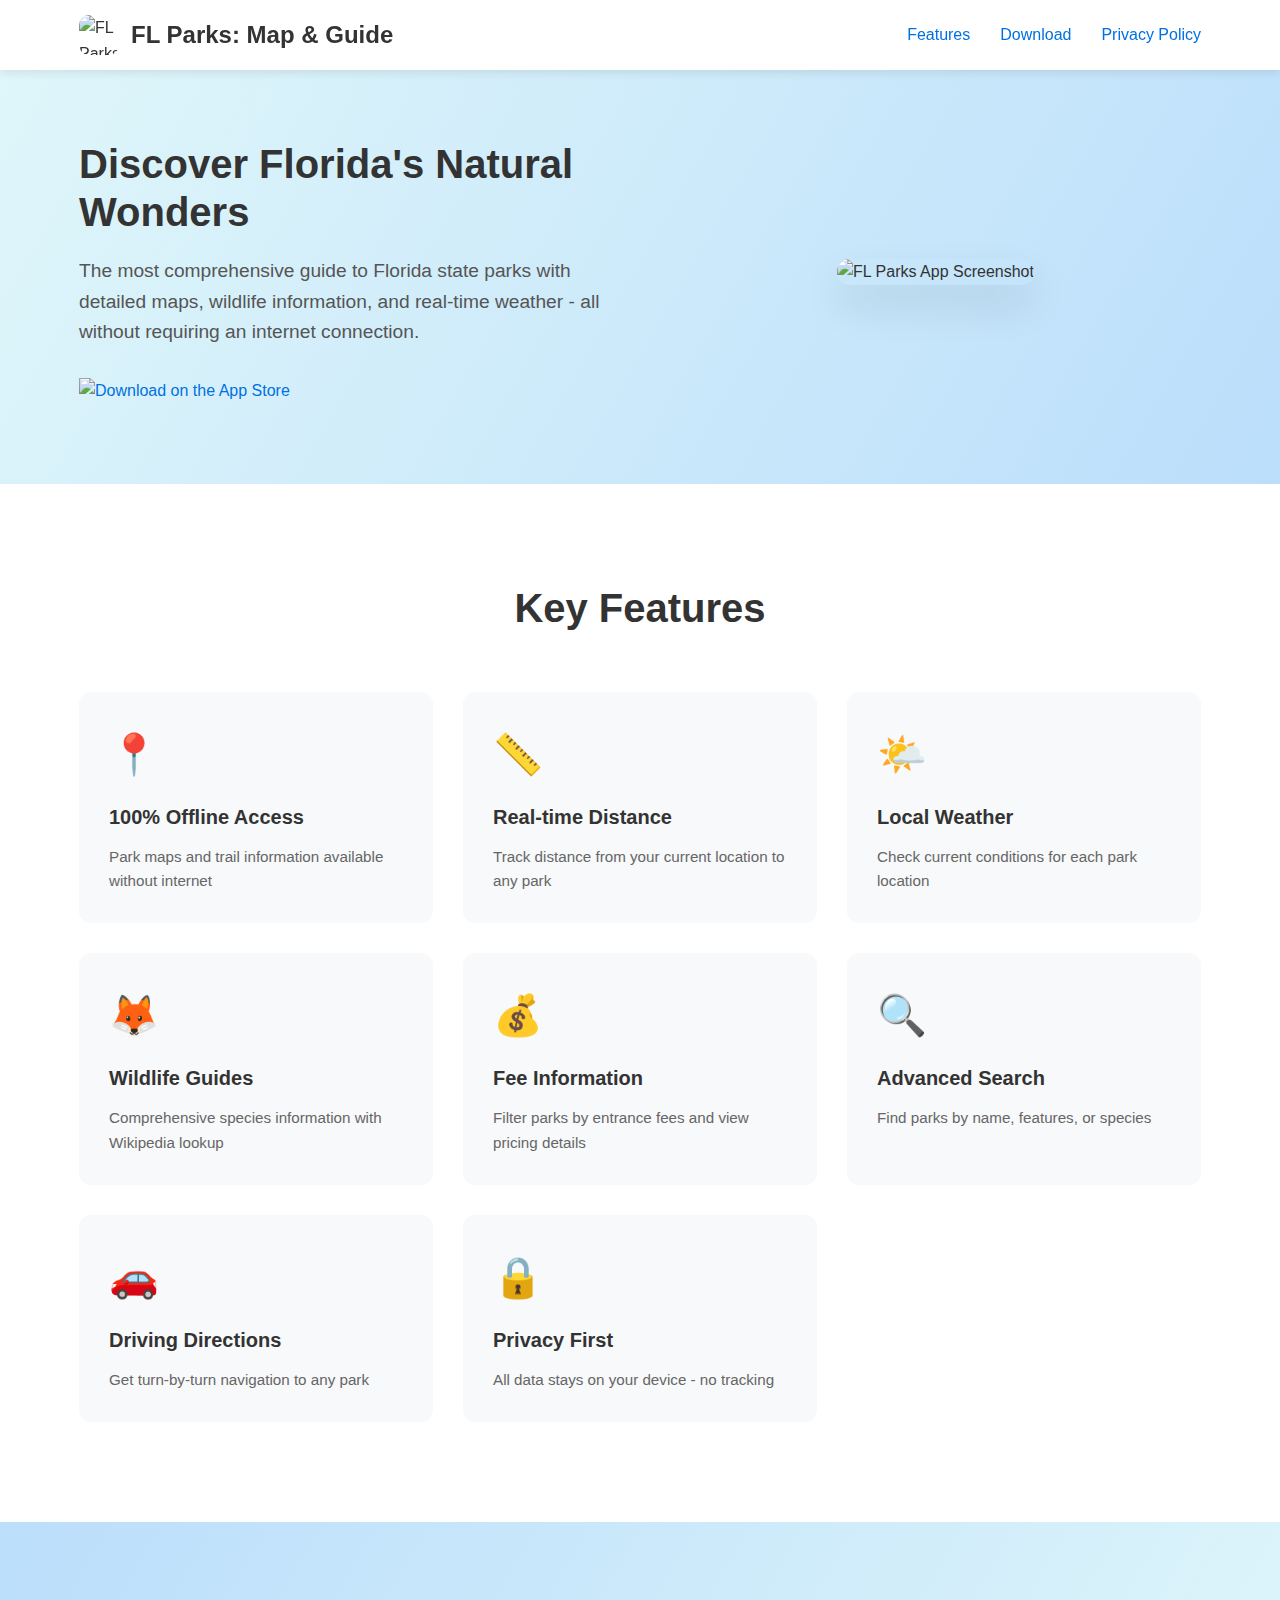
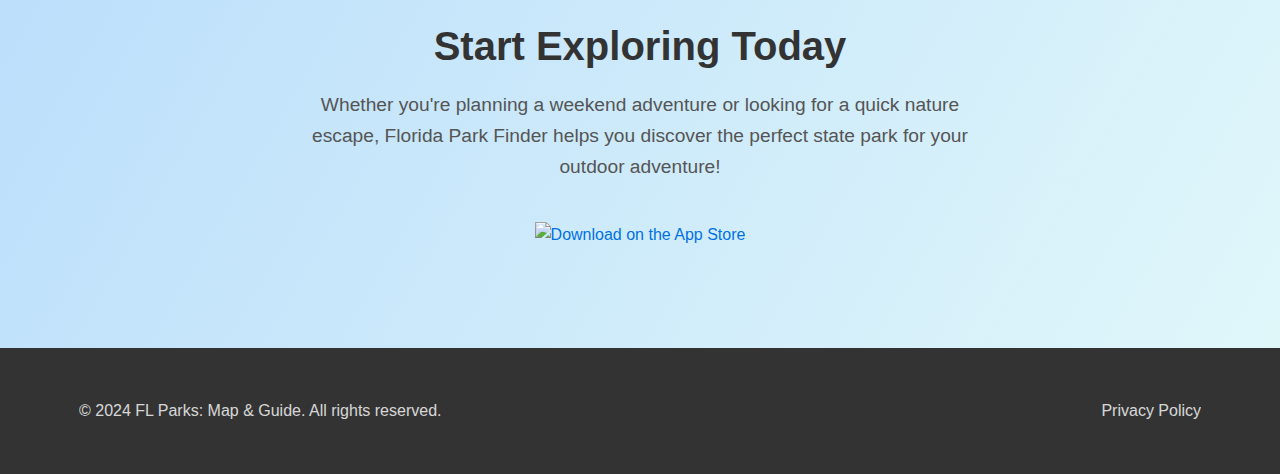
==== index.html @ 598c3171 "v1.0" ====
<!DOCTYPE html>
<html lang="en">
<head>
    <meta charset="UTF-8">
    <meta name="viewport" content="width=device-width, initial-scale=1.0">
    <title>FL Parks: Map & Guide - Florida State Parks Explorer</title>
    
    <!-- SEO Meta Tags -->
    <meta name="description" content="Discover Florida's natural wonders with the most comprehensive offline state park guide available! Explore nearly 200 Florida state parks with detailed maps, wildlife guides, and real-time weather.">
    <meta name="keywords" content="state,park,florida,trail,hiking,wildlife,nature,outdoor,camping,beach,conservation,map,adventure">
    
    <!-- Favicon -->
    <link rel="icon" href="images/favicon.png" type="image/png">
    
    <!-- Styles -->
    <link rel="stylesheet" href="styles.css">
    
    <!-- Open Graph Tags for Social Sharing -->
    <meta property="og:title" content="FL Parks: Map & Guide">
    <meta property="og:description" content="Explore Florida's state parks with comprehensive trail maps, wildlife guides, and detailed park information.">
    <meta property="og:image" content="images/app-preview.png">
    <meta property="og:url" content="https://ben637482548.github.io/">
    <meta property="og:type" content="website">
</head>
<body>
    <header>
        <div class="container">
            <div class="app-branding">
                <img src="images/app-icon.png" alt="FL Parks App Icon" class="app-icon">
                <h1>FL Parks: Map & Guide</h1>
            </div>
            <nav>
                <ul>
                    <li><a href="#features">Features</a></li>
                    <li><a href="#download">Download</a></li>
                    <li><a href="https://ben637482548.github.io/floridaparkfinder-privacy/" target="_blank">Privacy Policy</a></li>
                </ul>
            </nav>
        </div>
    </header>

    <section class="hero">
        <div class="container">
            <div class="hero-content">
                <h2>Discover Florida's Natural Wonders</h2>
                <p>The most comprehensive guide to Florida state parks with detailed maps, wildlife information, and real-time weather - all without requiring an internet connection.</p>
                <a href="https://apps.apple.com/us/app/fl-parks-map-guide/id6741333493" class="app-store-button">
                    <img src="images/download-on-app-store.svg" alt="Download on the App Store">
                </a>
            </div>
            <div class="hero-image">
                <img src="images/app-screenshot.png" alt="FL Parks App Screenshot">
            </div>
        </div>
    </section>

    <section id="features" class="features">
        <div class="container">
            <h2>Key Features</h2>
            <div class="features-grid">
                <div class="feature-card">
                    <div class="feature-icon">📍</div>
                    <h3>100% Offline Access</h3>
                    <p>Park maps and trail information available without internet</p>
                </div>
                <div class="feature-card">
                    <div class="feature-icon">📏</div>
                    <h3>Real-time Distance</h3>
                    <p>Track distance from your current location to any park</p>
                </div>
                <div class="feature-card">
                    <div class="feature-icon">🌤️</div>
                    <h3>Local Weather</h3>
                    <p>Check current conditions for each park location</p>
                </div>
                <div class="feature-card">
                    <div class="feature-icon">🦊</div>
                    <h3>Wildlife Guides</h3>
                    <p>Comprehensive species information with Wikipedia lookup</p>
                </div>
                <div class="feature-card">
                    <div class="feature-icon">💰</div>
                    <h3>Fee Information</h3>
                    <p>Filter parks by entrance fees and view pricing details</p>
                </div>
                <div class="feature-card">
                    <div class="feature-icon">🔍</div>
                    <h3>Advanced Search</h3>
                    <p>Find parks by name, features, or species</p>
                </div>
                <div class="feature-card">
                    <div class="feature-icon">🚗</div>
                    <h3>Driving Directions</h3>
                    <p>Get turn-by-turn navigation to any park</p>
                </div>
                <div class="feature-card">
                    <div class="feature-icon">🔒</div>
                    <h3>Privacy First</h3>
                    <p>All data stays on your device - no tracking</p>
                </div>
            </div>
        </div>
    </section>

    <section id="download" class="download">
        <div class="container">
            <h2>Start Exploring Today</h2>
            <p>Whether you're planning a weekend adventure or looking for a quick nature escape, Florida Park Finder helps you discover the perfect state park for your outdoor adventure!</p>
            <a href="https://apps.apple.com/us/app/fl-parks-map-guide/id6741333493" class="app-store-button large">
                <img src="images/download-on-app-store.svg" alt="Download on the App Store">
            </a>
        </div>
    </section>

    <footer>
        <div class="container">
            <p>&copy; 2024 FL Parks: Map & Guide. All rights reserved.</p>
            <ul class="footer-links">
                <li><a href="https://ben637482548.github.io/floridaparkfinder-privacy/" target="_blank">Privacy Policy</a></li>
            </ul>
        </div>
    </footer>
</body>
</html>
---- styles.css ----
/* Base Styles & Reset */
* {
    margin: 0;
    padding: 0;
    box-sizing: border-box;
}

body {
    font-family: -apple-system, BlinkMacSystemFont, 'Segoe UI', Roboto, Oxygen, Ubuntu, Cantarell, sans-serif;
    line-height: 1.6;
    color: #333;
    background-color: #f8f9fa;
}

.container {
    width: 90%;
    max-width: 1200px;
    margin: 0 auto;
    padding: 0 15px;
}

ul {
    list-style: none;
}

a {
    text-decoration: none;
    color: #0071e3;
}

img {
    max-width: 100%;
}

/* Header */
header {
    background-color: #fff;
    box-shadow: 0 2px 10px rgba(0, 0, 0, 0.1);
    position: fixed;
    width: 100%;
    top: 0;
    z-index: 1000;
    padding: 15px 0;
}

header .container {
    display: flex;
    justify-content: space-between;
    align-items: center;
}

.app-branding {
    display: flex;
    align-items: center;
}

.app-icon {
    width: 40px;
    height: 40px;
    border-radius: 10px;
    margin-right: 12px;
}

h1 {
    font-size: 1.5rem;
    font-weight: 600;
}

nav ul {
    display: flex;
    gap: 30px;
}

/* Hero Section */
.hero {
    padding: 140px 0 80px;
    background: linear-gradient(120deg, #e0f7fa 0%, #bbdefb 100%);
}

.hero .container {
    display: flex;
    align-items: center;
    gap: 60px;
}

.hero-content {
    flex: 1;
}

.hero-image {
    flex: 1;
    display: flex;
    justify-content: center;
}

.hero-image img {
    max-height: 600px;
    border-radius: 20px;
    box-shadow: 0 20px 40px rgba(0, 0, 0, 0.1);
}

h2 {
    font-size: 2.5rem;
    margin-bottom: 20px;
    line-height: 1.2;
}

.hero p {
    font-size: 1.2rem;
    color: #555;
    margin-bottom: 30px;
}

.app-store-button {
    display: inline-block;
    transition: transform 0.3s ease;
}

.app-store-button:hover {
    transform: translateY(-3px);
}

.app-store-button img {
    height: 50px;
}

.app-store-button.large img {
    height: 60px;
}

/* Features Section */
.features {
    padding: 100px 0;
    background-color: #fff;
}

.features h2 {
    text-align: center;
    margin-bottom: 60px;
}

.features-grid {
    display: grid;
    grid-template-columns: repeat(auto-fill, minmax(270px, 1fr));
    gap: 30px;
}

.feature-card {
    background-color: #f8f9fa;
    border-radius: 12px;
    padding: 30px;
    transition: transform 0.3s ease, box-shadow 0.3s ease;
}

.feature-card:hover {
    transform: translateY(-5px);
    box-shadow: 0 10px 25px rgba(0, 0, 0, 0.08);
}

.feature-icon {
    font-size: 2.5rem;
    margin-bottom: 15px;
}

.feature-card h3 {
    font-size: 1.25rem;
    margin-bottom: 12px;
}

.feature-card p {
    color: #666;
    font-size: 0.95rem;
}

/* Download Section */
.download {
    padding: 100px 0;
    background: linear-gradient(120deg, #bbdefb 0%, #e0f7fa 100%);
    text-align: center;
}

.download h2 {
    margin-bottom: 20px;
}

.download p {
    max-width: 700px;
    margin: 0 auto 40px;
    font-size: 1.2rem;
    color: #555;
}

/* Footer */
footer {
    background-color: #333;
    color: #fff;
    padding: 50px 0;
}

footer .container {
    display: flex;
    justify-content: space-between;
    align-items: center;
}

footer p {
    opacity: 0.8;
}

.footer-links {
    display: flex;
    gap: 20px;
}

.footer-links a {
    color: #fff;
    opacity: 0.8;
    transition: opacity 0.3s ease;
}

.footer-links a:hover {
    opacity: 1;
}

/* Responsive Design */
@media (max-width: 900px) {
    .hero .container {
        flex-direction: column;
        text-align: center;
    }
    
    .hero-image img {
        max-height: 400px;
    }
    
    h2 {
        font-size: 2rem;
    }
}

@media (max-width: 600px) {
    header {
        padding: 10px 0;
    }
    
    nav ul {
        gap: 15px;
    }
    
    .hero {
        padding: 120px 0 60px;
    }
    
    h1 {
        font-size: 1.2rem;
    }
    
    h2 {
        font-size: 1.8rem;
    }
    
    .features {
        padding: 60px 0;
    }
    
    .features-grid {
        grid-template-columns: 1fr;
    }
    
    footer .container {
        flex-direction: column;
        gap: 20px;
        text-align: center;
    }
}
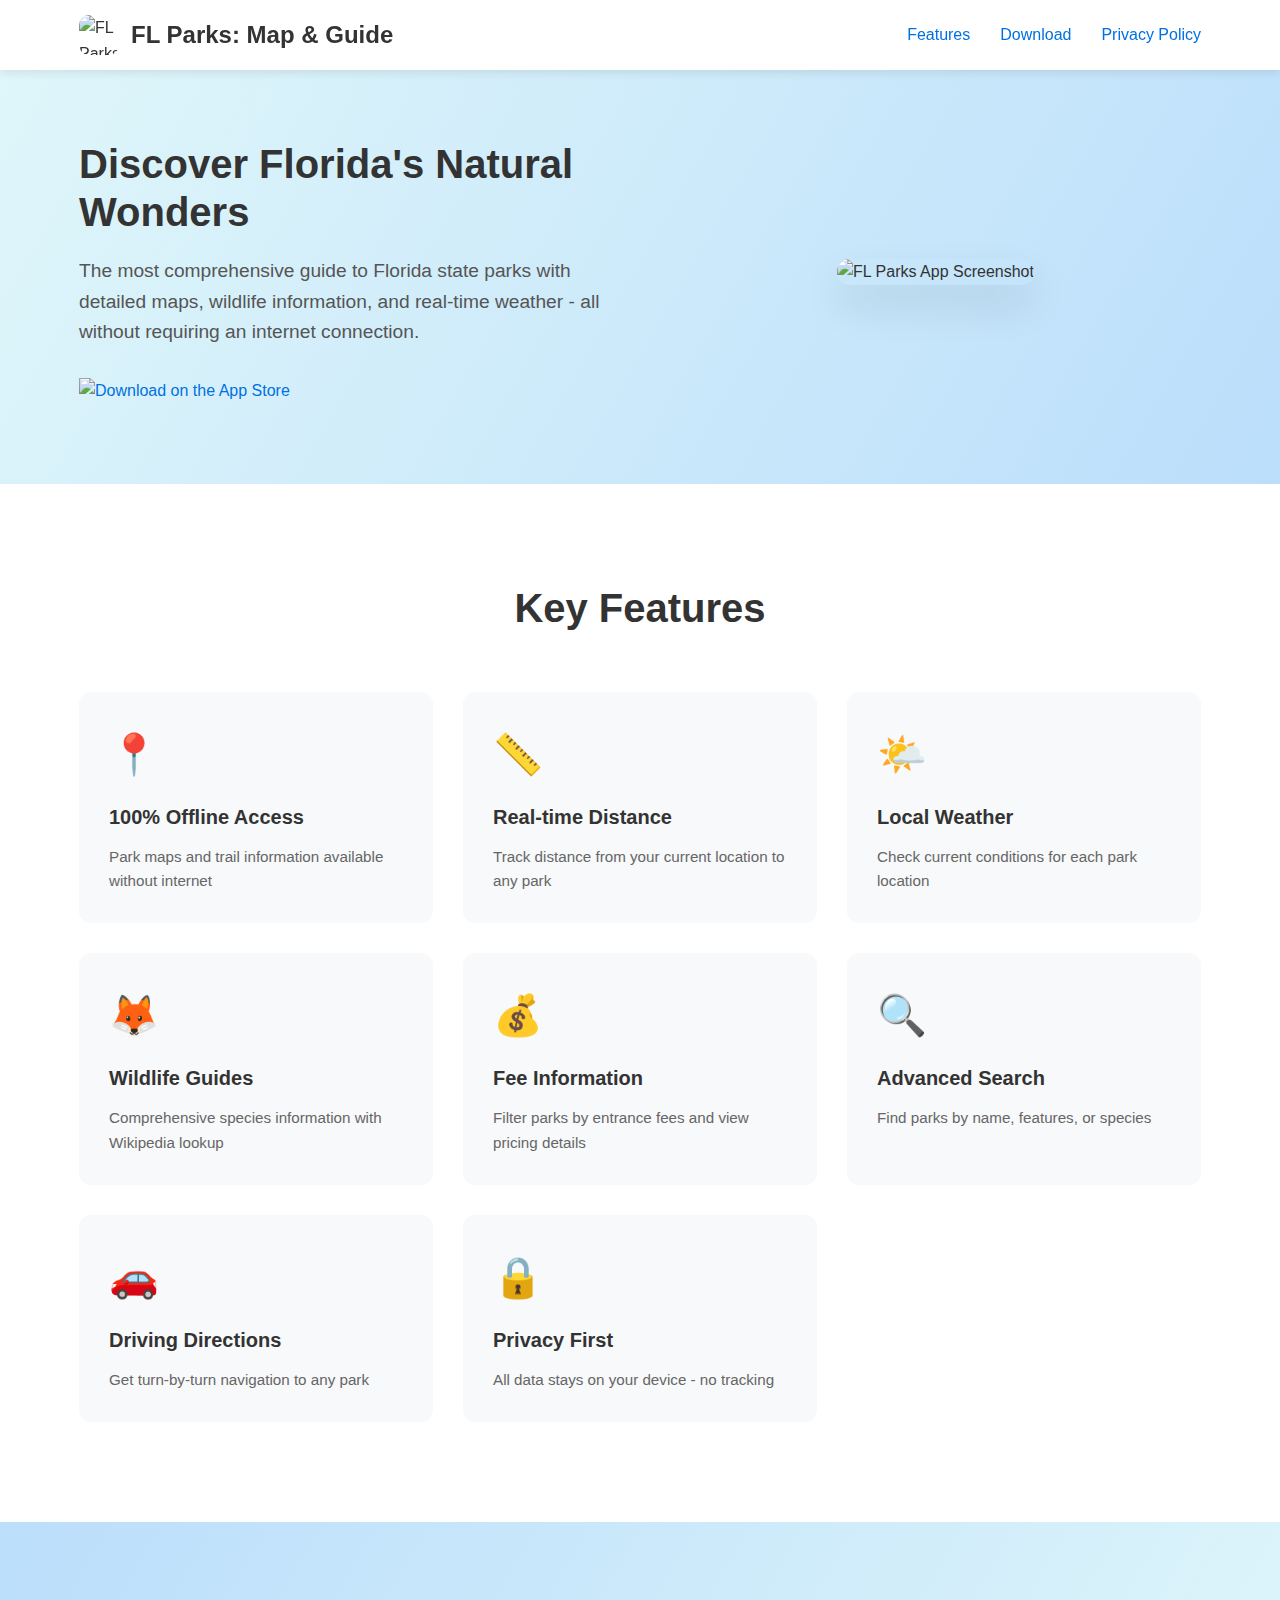
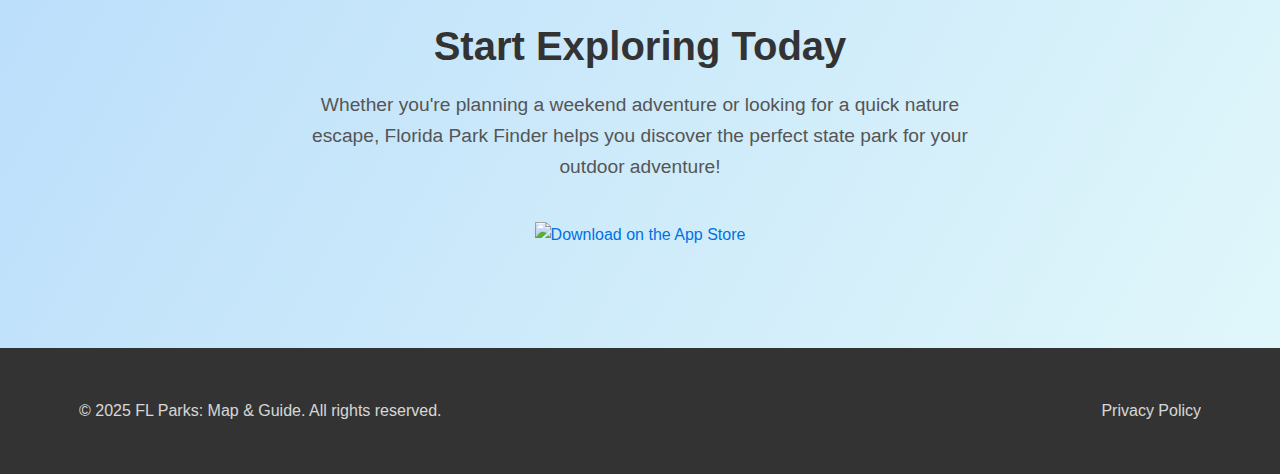
==== commit b7149343: "v1.01" ====
--- a/index.html
+++ b/index.html
@@ -10,7 +10,7 @@
     <meta name="keywords" content="state,park,florida,trail,hiking,wildlife,nature,outdoor,camping,beach,conservation,map,adventure">
     
     <!-- Favicon -->
-    <link rel="icon" href="images/favicon.png" type="image/png">
+    <link rel="icon" href="favicon.png" type="image/png">
     
     <!-- Styles -->
     <link rel="stylesheet" href="styles.css">
@@ -18,7 +18,7 @@
     <!-- Open Graph Tags for Social Sharing -->
     <meta property="og:title" content="FL Parks: Map & Guide">
     <meta property="og:description" content="Explore Florida's state parks with comprehensive trail maps, wildlife guides, and detailed park information.">
-    <meta property="og:image" content="images/app-preview.png">
+    <meta property="og:image" content="app-preview.png">
     <meta property="og:url" content="https://ben637482548.github.io/">
     <meta property="og:type" content="website">
 </head>
@@ -26,7 +26,7 @@
     <header>
         <div class="container">
             <div class="app-branding">
-                <img src="images/app-icon.png" alt="FL Parks App Icon" class="app-icon">
+                <img src="app-icon.png" alt="FL Parks App Icon" class="app-icon">
                 <h1>FL Parks: Map & Guide</h1>
             </div>
             <nav>
@@ -45,11 +45,11 @@
                 <h2>Discover Florida's Natural Wonders</h2>
                 <p>The most comprehensive guide to Florida state parks with detailed maps, wildlife information, and real-time weather - all without requiring an internet connection.</p>
                 <a href="https://apps.apple.com/us/app/fl-parks-map-guide/id6741333493" class="app-store-button">
-                    <img src="images/download-on-app-store.svg" alt="Download on the App Store">
+                    <img src="download-on-app-store.svg" alt="Download on the App Store">
                 </a>
             </div>
             <div class="hero-image">
-                <img src="images/app-screenshot.png" alt="FL Parks App Screenshot">
+                <img src="app-screenshot.png" alt="FL Parks App Screenshot">
             </div>
         </div>
     </section>
@@ -107,18 +107,18 @@
             <h2>Start Exploring Today</h2>
             <p>Whether you're planning a weekend adventure or looking for a quick nature escape, Florida Park Finder helps you discover the perfect state park for your outdoor adventure!</p>
             <a href="https://apps.apple.com/us/app/fl-parks-map-guide/id6741333493" class="app-store-button large">
-                <img src="images/download-on-app-store.svg" alt="Download on the App Store">
+                <img src="download-on-app-store.svg" alt="Download on the App Store">
             </a>
         </div>
     </section>
 
     <footer>
         <div class="container">
-            <p>&copy; 2024 FL Parks: Map & Guide. All rights reserved.</p>
+            <p>&copy; 2025 FL Parks: Map & Guide. All rights reserved.</p>
             <ul class="footer-links">
                 <li><a href="https://ben637482548.github.io/floridaparkfinder-privacy/" target="_blank">Privacy Policy</a></li>
             </ul>
         </div>
     </footer>
 </body>
-</html>+</html>
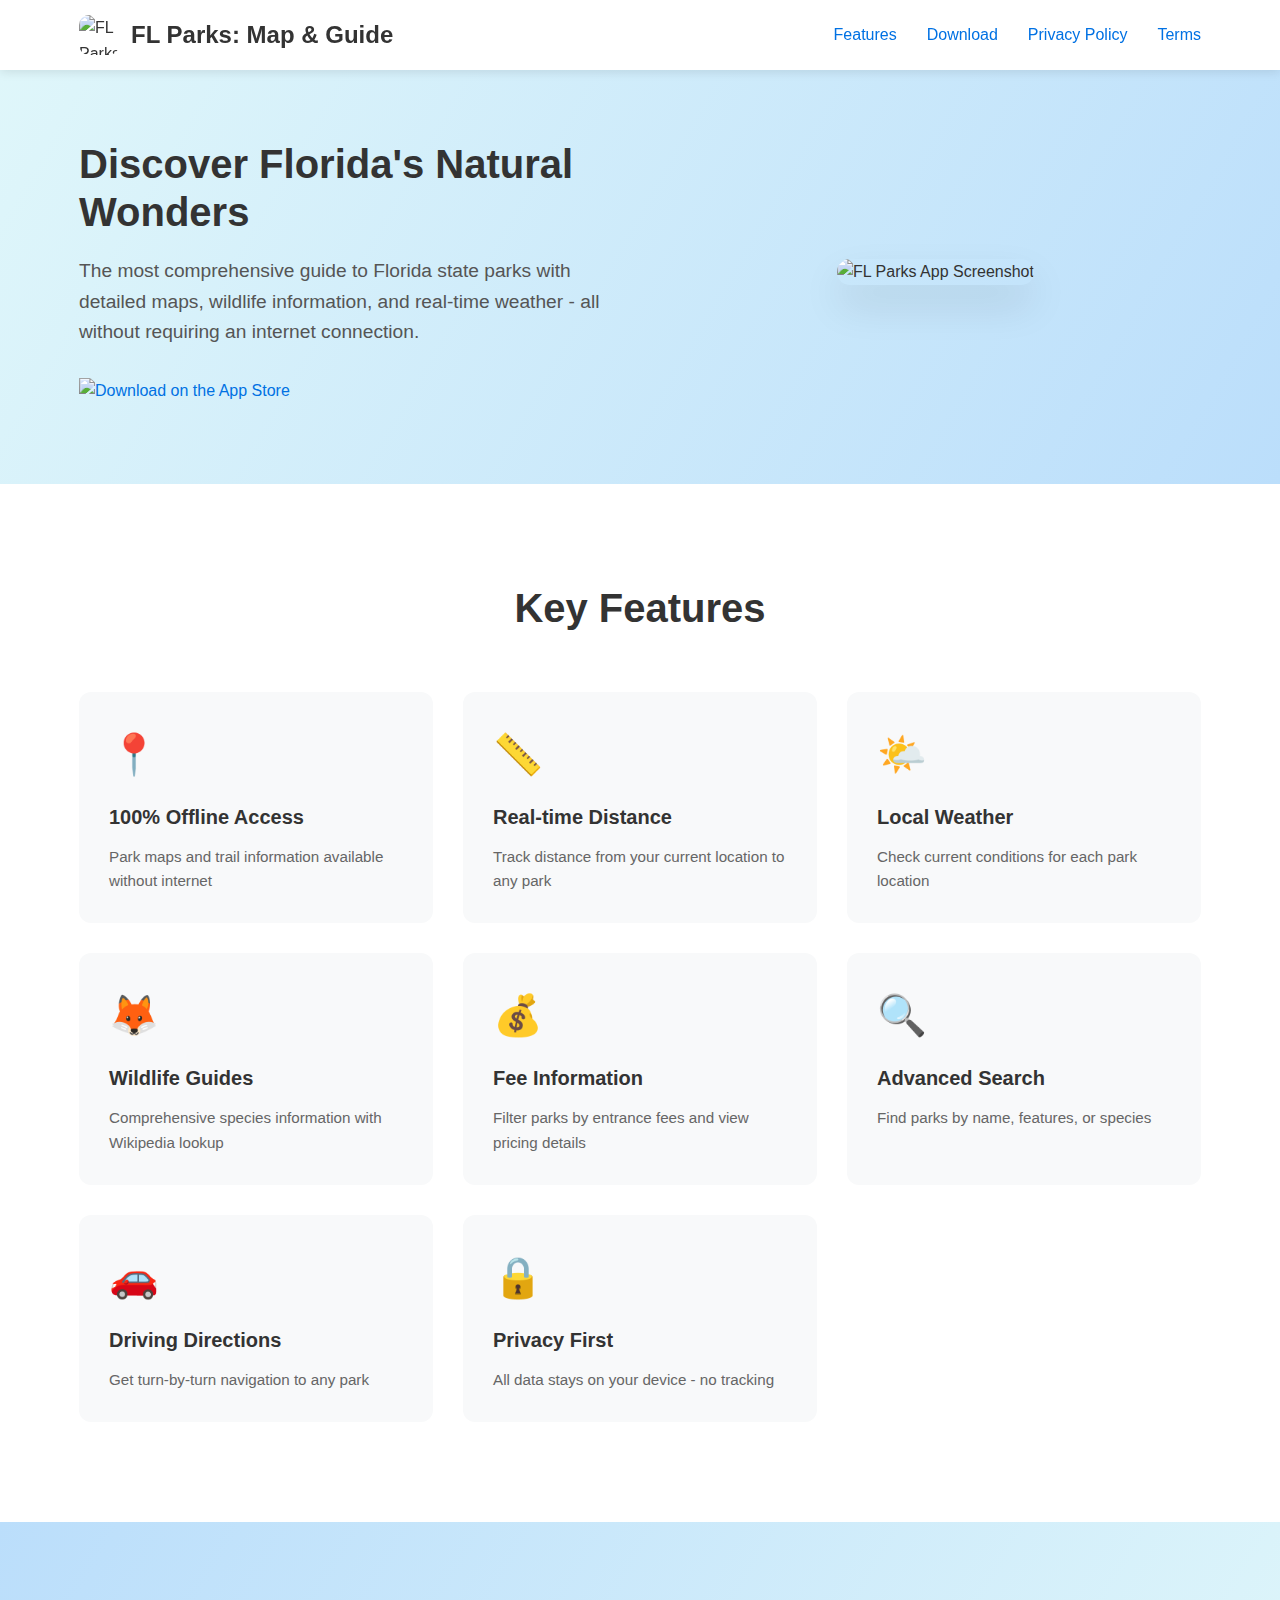
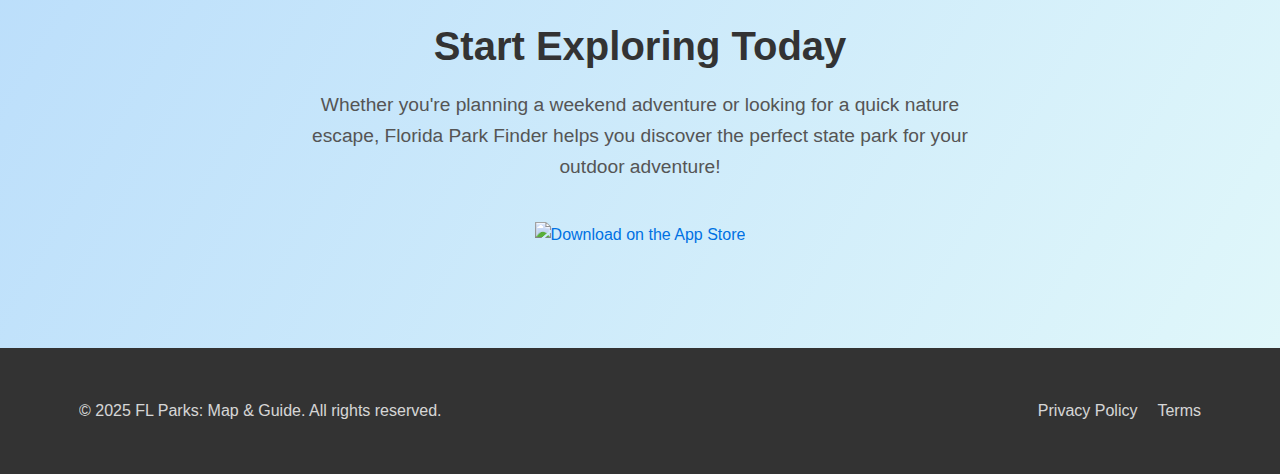
==== commit 994c6519: "v2.1" ====
--- a/index.html
+++ b/index.html
@@ -33,7 +33,8 @@
                 <ul>
                     <li><a href="#features">Features</a></li>
                     <li><a href="#download">Download</a></li>
-                    <li><a href="https://ben637482548.github.io/floridaparkfinder-privacy/" target="_blank">Privacy Policy</a></li>
+                    <li><a href="privacy-policy.html">Privacy Policy</a></li>
+                    <li><a href="terms.html">Terms</a></li>
                 </ul>
             </nav>
         </div>
@@ -116,7 +117,8 @@
         <div class="container">
             <p>&copy; 2025 FL Parks: Map & Guide. All rights reserved.</p>
             <ul class="footer-links">
-                <li><a href="https://ben637482548.github.io/floridaparkfinder-privacy/" target="_blank">Privacy Policy</a></li>
+                <li><a href="privacy-policy.html">Privacy Policy</a></li>
+                <li><a href="terms.html">Terms</a></li>
             </ul>
         </div>
     </footer>
